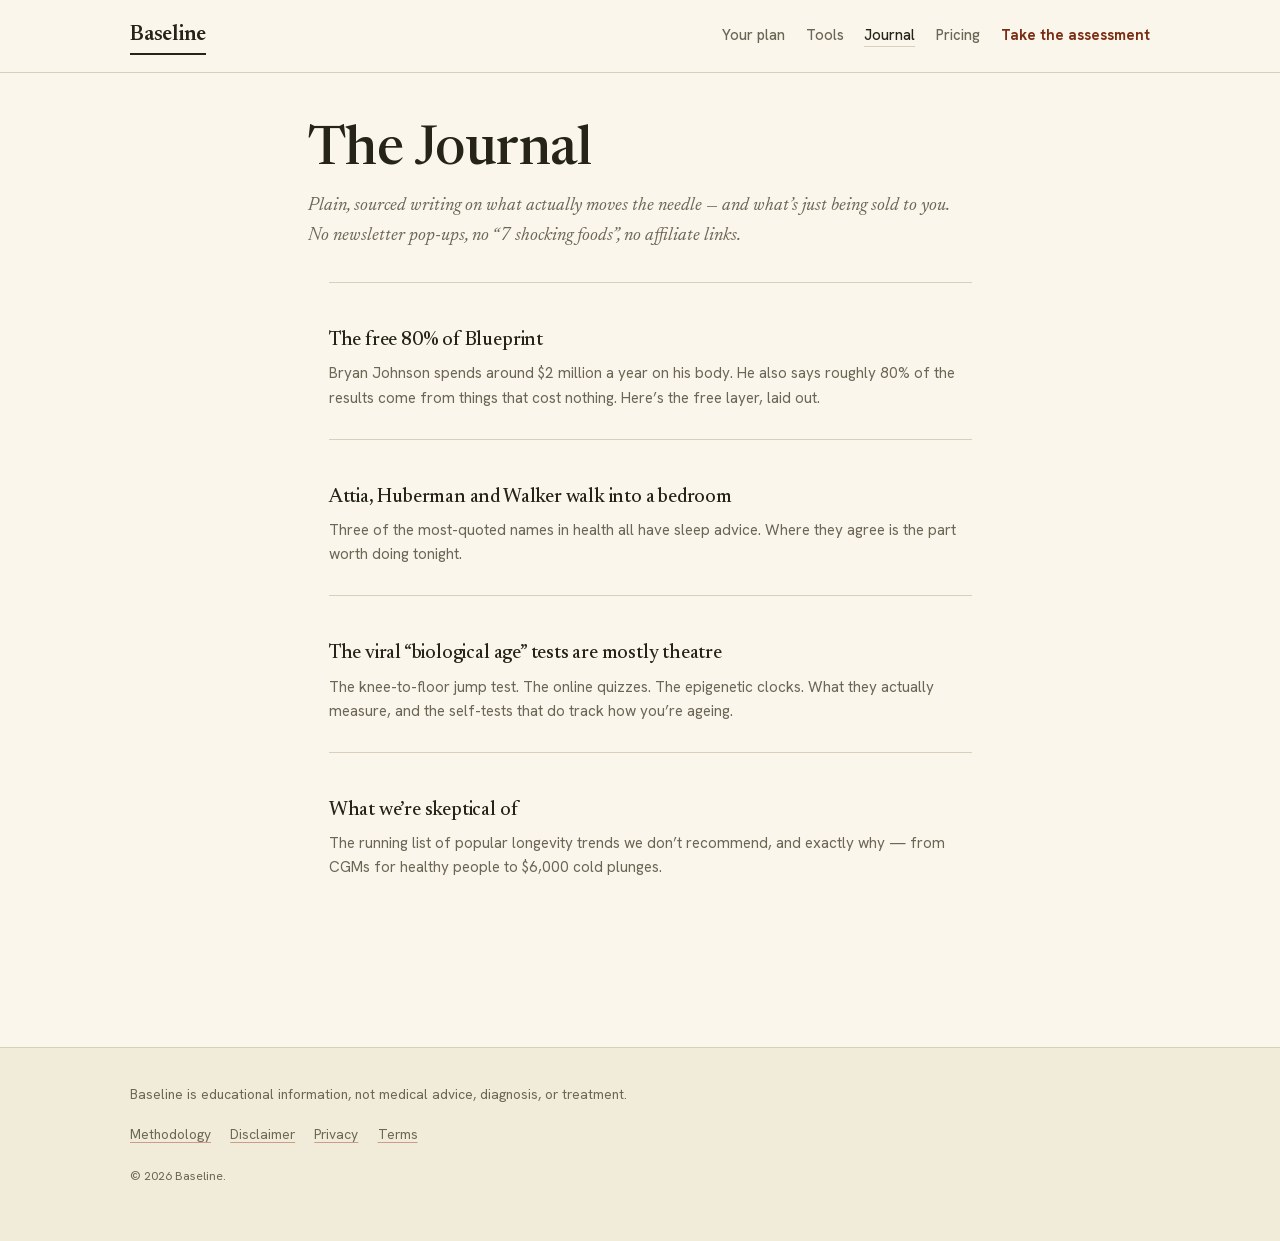
==== learn/index.html @ 685a3cb0 "Baseline: full site — engine, content banks, pages, compliance, tools, journal - Deterministic plan " ====
<!DOCTYPE html>
<html lang="en">
<head>
  <meta charset="utf-8">
  <meta name="viewport" content="width=device-width, initial-scale=1">
  <link rel="canonical" href="https://knowyourbaseline.surge.sh/learn/">
  <meta property="og:url" content="https://knowyourbaseline.surge.sh/learn/">
  <title>The Journal — Baseline</title>
  <meta name="description" content="Plain, sourced writing on what actually moves healthspan — and what’s just being sold to you.">
  <link rel="stylesheet" href="../css/styles.css">
  <link rel="icon" href="../assets/favicon.svg" type="image/svg+xml">
</head>
<body>
  <header class="site-head">
    <div class="shell">
      <a class="wordmark" href="../index.html">Baseline</a>
      <nav class="site-nav">
        <a href="../plan.html">Your plan</a>
        <a href="../tools/index.html">Tools</a>
        <a href="index.html" aria-current="page">Journal</a>
        <a href="../pricing.html">Pricing</a>
        <a class="nav-cta" href="../assessment.html">Take the assessment</a>
      </nav>
    </div>
  </header>

  <main class="prose">
    <h1>The Journal</h1>
    <p class="dek">Plain, sourced writing on what actually moves the needle — and what’s just being sold to you. No newsletter pop-ups, no “7 shocking foods”, no affiliate links.</p>

    <ul class="article-list">
      <li>
        <h3><a href="the-free-80-percent.html">The free 80% of Blueprint</a></h3>
        <p>Bryan Johnson spends around $2 million a year on his body. He also says roughly 80% of the results come from things that cost nothing. Here’s the free layer, laid out.</p>
      </li>
      <li>
        <h3><a href="attia-vs-huberman-sleep.html">Attia, Huberman and Walker walk into a bedroom</a></h3>
        <p>Three of the most-quoted names in health all have sleep advice. Where they agree is the part worth doing tonight.</p>
      </li>
      <li>
        <h3><a href="viral-bio-age-tests.html">The viral “biological age” tests are mostly theatre</a></h3>
        <p>The knee-to-floor jump test. The online quizzes. The epigenetic clocks. What they actually measure, and the self-tests that do track how you’re ageing.</p>
      </li>
      <li>
        <h3><a href="../skeptics.html">What we’re skeptical of</a></h3>
        <p>The running list of popular longevity trends we don’t recommend, and exactly why — from CGMs for healthy people to $6,000 cold plunges.</p>
      </li>
    </ul>
  </main>

  <footer class="site-foot">
    <div class="shell">
      <p class="foot-disclaimer">Baseline is educational information, not medical advice, diagnosis, or treatment.</p>
      <div class="foot-links">
        <a href="../methodology.html">Methodology</a>
        <a href="../disclaimer.html">Disclaimer</a>
        <a href="../privacy.html">Privacy</a>
        <a href="../terms.html">Terms</a>
      </div>
      <p class="foot-fine">© 2026 Baseline.</p>
    </div>
  </footer>
</body>
</html>
---- css/styles.css ----
/* Baseline — design system
 * Direction: protocol journal. Warm paper, ink, hairline rules, serif display.
 * If it starts looking like a SaaS template, delete until it doesn't. */

@import url('../assets/fonts/fonts.css');

:root {
  --paper: #faf6ec;
  --paper-2: #f1ebda;
  --ink: #262419;
  --ink-2: #6c6654;
  --line: #d8d0ba;
  --line-soft: #e6e0cd;
  --accent: #a03d1d;
  --accent-deep: #7c2e14;
  --green: #2f5d3a;
  --ochre: #8a6d1f;
  --plum: #66566f;
  --serif: 'Newsreader', 'Iowan Old Style', Georgia, serif;
  --sans: 'Hanken Grotesk', -apple-system, 'Helvetica Neue', Arial, sans-serif;
  --shell: 1060px;
  --prose: 44rem;
}

* { box-sizing: border-box; margin: 0; padding: 0; }
html { -webkit-text-size-adjust: 100%; }
body {
  font-family: var(--sans);
  font-size: 1.0625rem;
  line-height: 1.6;
  color: var(--ink);
  background: var(--paper);
  font-feature-settings: 'ss01';
}

h1, h2, h3 { font-family: var(--serif); font-weight: 500; line-height: 1.12; letter-spacing: -0.01em; }
h1 { font-size: clamp(2.1rem, 5.5vw, 3.4rem); }
h2 { font-size: clamp(1.5rem, 3.2vw, 2rem); }
h3 { font-size: 1.22rem; line-height: 1.3; }
p { margin: 0 0 1em; }
a { color: var(--accent-deep); text-decoration-color: color-mix(in srgb, var(--accent) 45%, transparent); text-underline-offset: 3px; }
a:hover { color: var(--accent); }
::selection { background: #ead9a8; }
:focus-visible { outline: 2px solid var(--accent); outline-offset: 2px; }

.shell { max-width: var(--shell); margin: 0 auto; padding: 0 1.25rem; }

/* ------------------------------------------------------------- kickers */
.kicker {
  font-family: var(--sans); font-size: 0.72rem; font-weight: 700;
  letter-spacing: 0.14em; text-transform: uppercase; color: var(--ink-2);
  display: block; margin-bottom: 0.9rem;
}
.kicker .no { color: var(--accent); margin-right: 0.5em; }

/* -------------------------------------------------------------- header */
.site-head {
  border-bottom: 1px solid var(--line);
  background: var(--paper);
}
.site-head .shell { display: flex; align-items: baseline; gap: 1.75rem; padding-top: 1.1rem; padding-bottom: 1.05rem; flex-wrap: wrap; }
.wordmark {
  font-family: var(--serif); font-size: 1.35rem; font-weight: 600; color: var(--ink);
  text-decoration: none; letter-spacing: -0.01em;
  border-bottom: 2px solid var(--ink); padding-bottom: 1px;
}
.wordmark:hover { color: var(--ink); border-color: var(--accent); }
.site-nav { display: flex; gap: 1.3rem; align-items: baseline; margin-left: auto; flex-wrap: wrap; }
.site-nav a { font-size: 0.92rem; font-weight: 500; color: var(--ink-2); text-decoration: none; }
.site-nav a:hover { color: var(--ink); }
.site-nav a.nav-cta { color: var(--accent-deep); font-weight: 700; }
.site-nav a[aria-current="page"] { color: var(--ink); border-bottom: 1px solid var(--line); }

/* -------------------------------------------------------------- footer */
.site-foot { border-top: 1px solid var(--line); margin-top: 5rem; background: var(--paper-2); }
.site-foot .shell { padding-top: 2.2rem; padding-bottom: 2.6rem; }
.foot-disclaimer { font-size: 0.86rem; color: var(--ink-2); max-width: var(--prose); }
.foot-links { display: flex; gap: 1.2rem; flex-wrap: wrap; margin: 1.1rem 0 0; font-size: 0.86rem; }
.foot-links a { color: var(--ink-2); }
.foot-fine { font-size: 0.78rem; color: var(--ink-2); margin-top: 1.4rem; }

/* ------------------------------------------------------------- buttons */
.btn {
  display: inline-block; font-family: var(--sans); font-size: 0.98rem; font-weight: 700;
  padding: 0.72rem 1.35rem; border: 1px solid var(--ink); border-radius: 2px;
  background: transparent; color: var(--ink); text-decoration: none; cursor: pointer;
}
.btn:hover { background: var(--paper-2); color: var(--ink); }
.btn-primary { background: var(--ink); color: var(--paper); border-color: var(--ink); }
.btn-primary:hover { background: var(--accent-deep); border-color: var(--accent-deep); color: var(--paper); }
.btn-primary:disabled { opacity: 0.4; cursor: not-allowed; }
.btn-big { font-size: 1.08rem; padding: 0.9rem 1.7rem; }
.btn-quiet { border-color: transparent; color: var(--ink-2); font-weight: 500; }
.btn-quiet:hover { background: transparent; color: var(--accent-deep); }

/* ---------------------------------------------------------------- hero */
.hero { padding: 4.5rem 0 3.5rem; border-bottom: 1px solid var(--line); }
.hero h1 { max-width: 15em; margin-bottom: 1.1rem; }
.hero .lede { font-size: 1.18rem; line-height: 1.55; color: var(--ink-2); max-width: 36em; margin-bottom: 1.8rem; }
.hero .lede strong { color: var(--ink); font-weight: 600; }
.hero-ctas { display: flex; gap: 1.2rem; align-items: center; flex-wrap: wrap; }
.hero-alt { font-size: 0.92rem; }

.trust-strip { border-bottom: 1px solid var(--line); background: var(--paper-2); }
.trust-strip .shell {
  display: flex; gap: 0.6rem 2rem; flex-wrap: wrap; padding-top: 0.8rem; padding-bottom: 0.8rem;
  font-size: 0.85rem; font-weight: 600; color: var(--ink-2);
}
.trust-strip span::before { content: '— '; color: var(--accent); }

/* ------------------------------------------------------------ sections */
.sec { padding: 3.6rem 0 0.8rem; }
.sec + .sec { border-top: 1px solid var(--line-soft); margin-top: 2.8rem; }
.sec h2 { max-width: 18em; margin-bottom: 1rem; }
.sec .sec-lede { max-width: var(--prose); color: var(--ink-2); font-size: 1.05rem; }
.two-col { display: grid; grid-template-columns: 1fr 1fr; gap: 3rem; align-items: start; }
@media (max-width: 760px) { .two-col { grid-template-columns: 1fr; } }

/* specimen figure: a worked example of the plan, annotated */
.specimen {
  border: 1px solid var(--line); background: #fffdf6; padding: 1.6rem 1.5rem 1.3rem;
  font-size: 0.92rem;
}
.specimen figcaption {
  font-size: 0.78rem; color: var(--ink-2); border-top: 1px dashed var(--line);
  margin-top: 1.2rem; padding-top: 0.7rem; font-style: italic; font-family: var(--serif);
}
.specimen .score-line { font-family: var(--serif); font-size: 1.05rem; margin-bottom: 0.9rem; }
.specimen .score-line b { font-size: 1.7rem; font-weight: 600; }

/* ---------------------------------------------------------- domain bars */
.domain-bars { display: grid; gap: 0.55rem; max-width: 34rem; }
.domain-row { display: grid; grid-template-columns: 9.5rem 1fr 2.4rem; align-items: center; gap: 0.8rem; }
.domain-label { font-size: 0.88rem; font-weight: 600; }
.domain-track { height: 10px; background: var(--paper-2); border: 1px solid var(--line); }
.domain-fill { height: 100%; background: var(--ink); }
.domain-score { font-family: var(--serif); font-variant-numeric: tabular-nums; font-size: 0.95rem; text-align: right; }

/* --------------------------------------------------------------- badges */
.badge {
  display: inline-block; font-size: 0.68rem; font-weight: 700; letter-spacing: 0.1em;
  text-transform: uppercase; padding: 0.18rem 0.5rem; border: 1px solid;
  border-radius: 2px; background: transparent;
}
.badge-strong { color: var(--green); border-color: color-mix(in srgb, var(--green) 45%, transparent); }
.badge-moderate { color: var(--ochre); border-color: color-mix(in srgb, var(--ochre) 45%, transparent); }
.badge-emerging { color: var(--plum); border-color: color-mix(in srgb, var(--plum) 45%, transparent); }

/* ---------------------------------------------------------------- cards */
.cards { display: grid; grid-template-columns: repeat(auto-fill, minmax(19rem, 1fr)); gap: 1rem; margin: 1.4rem 0; }
.card { border: 1px solid var(--line); background: #fffdf6; padding: 1.15rem 1.2rem 1rem; }
.card-head { display: flex; justify-content: space-between; align-items: center; gap: 0.6rem; margin-bottom: 0.7rem; }
.card-meta { font-size: 0.75rem; color: var(--ink-2); }
.card h3 { margin-bottom: 0.45rem; }
.card-tldr { font-size: 0.95rem; color: var(--ink-2); margin-bottom: 0.6rem; }
.card details { border-top: 1px dashed var(--line); padding-top: 0.7rem; margin-top: 0.6rem; }
.card summary { font-size: 0.88rem; font-weight: 700; cursor: pointer; color: var(--accent-deep); }
.card summary:hover { color: var(--accent); }
.card details[open] summary { margin-bottom: 0.6rem; }
.card-why { font-size: 0.93rem; }
.card-how { margin: 0.4rem 0 0.8rem 1.1rem; font-size: 0.93rem; }
.card-how li { margin-bottom: 0.35rem; }
.card-caution { font-size: 0.86rem; color: var(--accent-deep); background: color-mix(in srgb, var(--accent) 7%, transparent); padding: 0.5rem 0.65rem; border-left: 2px solid var(--accent); }
.card-attr { font-size: 0.78rem; color: var(--ink-2); font-style: italic; font-family: var(--serif); margin-bottom: 0.2rem; }
.card-locked { background: var(--paper-2); }
.card-locked .lock { font-size: 0.7rem; font-weight: 700; letter-spacing: 0.1em; text-transform: uppercase; color: var(--paper); background: var(--ink); padding: 0.18rem 0.5rem; border-radius: 2px; }
.card-lockednote { font-size: 0.85rem; font-style: italic; font-family: var(--serif); color: var(--ink-2); }

/* ----------------------------------------------------------- assessment */
.assess-shell { max-width: 40rem; margin: 0 auto; padding: 3rem 1.25rem 5rem; }
.consent h1 { margin-bottom: 1.4rem; }
.consent-kicker { font-size: 0.72rem; font-weight: 700; letter-spacing: 0.14em; text-transform: uppercase; color: var(--ink-2); margin-bottom: 0.9rem; }
.consent-points { margin: 0 0 1.6rem 1.2rem; display: grid; gap: 0.9rem; }
.consent-check { display: flex; gap: 0.7rem; align-items: flex-start; font-size: 0.95rem; margin-bottom: 1.6rem; padding: 0.9rem; border: 1px solid var(--line); background: #fffdf6; }
.consent-check input { margin-top: 0.3rem; width: 1.05rem; height: 1.05rem; accent-color: var(--accent-deep); }

.q-progress { height: 3px; background: var(--paper-2); margin-bottom: 1.6rem; }
.q-progress-bar { height: 100%; background: var(--accent); transition: width 0.25s ease; }
.q-count { font-size: 0.78rem; font-weight: 700; letter-spacing: 0.12em; text-transform: uppercase; color: var(--ink-2); margin-bottom: 0.7rem; }
.q-text { font-size: clamp(1.45rem, 3.4vw, 1.9rem); margin-bottom: 0.6rem; }
.q-help { color: var(--ink-2); font-size: 0.95rem; margin-bottom: 1.2rem; font-style: italic; font-family: var(--serif); }
.q-options { display: grid; gap: 0.55rem; margin: 1.4rem 0; }
.q-opt {
  display: flex; gap: 0.9rem; align-items: center; text-align: left; width: 100%;
  font-family: var(--sans); font-size: 1rem; color: var(--ink);
  padding: 0.8rem 1rem; border: 1px solid var(--line); background: #fffdf6; border-radius: 2px; cursor: pointer;
}
.q-opt:hover { border-color: var(--ink); }
.q-opt.is-selected { border-color: var(--accent-deep); background: color-mix(in srgb, var(--accent) 6%, #fffdf6); }
.q-opt-key {
  flex: none; width: 1.5rem; height: 1.5rem; display: grid; place-items: center;
  font-size: 0.78rem; font-weight: 700; color: var(--ink-2);
  border: 1px solid var(--line); border-radius: 2px;
}
.q-number { display: flex; gap: 0.6rem; align-items: center; margin: 1.6rem 0; }
.q-number input {
  font-family: var(--serif); font-size: 2rem; width: 6.5rem; text-align: center;
  padding: 0.35rem; border: 1px solid var(--line); background: #fffdf6; color: var(--ink); border-radius: 2px;
}
.q-step { width: 2.6rem; height: 2.6rem; font-size: 1.4rem; border: 1px solid var(--line); background: var(--paper-2); cursor: pointer; border-radius: 2px; color: var(--ink); }
.q-step:hover { border-color: var(--ink); }
.q-unit { color: var(--ink-2); font-size: 0.95rem; }
.q-nav { display: flex; justify-content: space-between; align-items: center; margin-top: 2rem; }
.q-back { border: none; background: none; color: var(--ink-2); font-size: 0.92rem; cursor: pointer; font-family: var(--sans); }
.q-back:hover { color: var(--ink); }

/* ----------------------------------------------------------------- plan */
.plan-shell { max-width: 52rem; margin: 0 auto; padding: 3rem 1.25rem 4rem; }
.plan-kicker { font-size: 0.78rem; font-weight: 700; letter-spacing: 0.12em; text-transform: uppercase; color: var(--ink-2); margin-bottom: 1rem; }
.plan-score { text-align: left; border-bottom: 1px solid var(--line); padding-bottom: 2rem; }
.score-dial { font-family: var(--serif); line-height: 1; margin: 0.4rem 0 0.8rem; }
.score-num { font-size: clamp(4.5rem, 12vw, 7rem); font-weight: 600; letter-spacing: -0.03em; }
.score-max { font-size: 1.6rem; color: var(--ink-2); }
.score-word { font-family: var(--serif); font-size: 1.35rem; font-style: italic; margin-bottom: 0.7rem; }
.score-note { color: var(--ink-2); font-size: 0.95rem; max-width: 38em; }
.plan-shell h2 { margin: 2.6rem 0 0.9rem; }
.plan-safety { border: 1px solid var(--accent-deep); background: color-mix(in srgb, var(--accent) 6%, transparent); padding: 1.3rem 1.4rem; margin-top: 2.2rem; }
.plan-safety h2 { margin: 0 0 0.8rem; font-size: 1.25rem; }
.safety-notice { font-size: 0.98rem; margin-bottom: 0.7rem; }
.plan-note { font-size: 0.88rem; color: var(--ink-2); font-style: italic; font-family: var(--serif); margin-top: 0.8rem; }
.week1-list { margin: 0.6rem 0 0 1.25rem; display: grid; gap: 0.55rem; max-width: var(--prose); }
.domain-group { margin-bottom: 1.8rem; }
.domain-group-title { display: flex; justify-content: space-between; align-items: baseline; border-bottom: 1px solid var(--line); padding-bottom: 0.4rem; }
.domain-group-score { font-size: 0.9rem; color: var(--ink-2); font-family: var(--serif); }
.plan-pro { border-top: 1px solid var(--line); margin-top: 2.5rem; }
.pro-cta { margin: 1.6rem 0; }
.plan-actions { display: flex; gap: 0.9rem; flex-wrap: wrap; border-top: 1px solid var(--line); margin-top: 2.5rem; padding-top: 1.8rem; }
.plan-disclaimer { font-size: 0.84rem; color: var(--ink-2); margin-top: 2rem; max-width: var(--prose); }
.plan-empty { padding: 4rem 0; max-width: 36rem; }
.plan-empty h1 { margin-bottom: 1rem; }
.share-row { display: flex; gap: 0.9rem; align-items: center; margin-top: 1.4rem; flex-wrap: wrap; }

/* -------------------------------------------------------------- waitlist */
.waitlist { border: 1px solid var(--line); background: #fffdf6; padding: 1.3rem 1.4rem; max-width: 34rem; }
.waitlist-pitch { font-size: 0.98rem; }
.waitlist-row { display: flex; gap: 0.6rem; flex-wrap: wrap; }
.waitlist-row input {
  flex: 1 1 14rem; font-family: var(--sans); font-size: 1rem; padding: 0.7rem 0.9rem;
  border: 1px solid var(--line); background: var(--paper); color: var(--ink); border-radius: 2px;
}
.waitlist-status { font-size: 0.9rem; color: var(--green); margin: 0.6rem 0 0; }
.cta-joined { font-family: var(--serif); font-style: italic; }
.cta-small { font-size: 0.85rem; color: var(--ink-2); margin-top: 0.5rem; }

/* --------------------------------------------------------------- pricing */
.price-table { width: 100%; border-collapse: collapse; margin: 1.8rem 0; font-size: 0.97rem; }
.price-table th, .price-table td { border: 1px solid var(--line); padding: 0.7rem 0.9rem; text-align: left; vertical-align: top; }
.price-table th { font-family: var(--serif); font-size: 1.1rem; font-weight: 600; background: var(--paper-2); }
.price-table td:first-child { font-weight: 600; width: 34%; }
.price-yes { color: var(--green); font-weight: 700; }
.price-no { color: var(--ink-2); }

/* ----------------------------------------------------------------- prose */
.prose { max-width: var(--prose); margin: 0 auto; padding: 3rem 1.25rem 4rem; }
.prose h1 { margin-bottom: 0.6rem; }
.prose .dek { font-size: 1.15rem; color: var(--ink-2); font-family: var(--serif); font-style: italic; margin-bottom: 2rem; }
.prose h2 { margin: 2.2rem 0 0.8rem; }
.prose h3 { margin: 1.6rem 0 0.5rem; }
.prose ul, .prose ol { margin: 0 0 1em 1.3rem; }
.prose li { margin-bottom: 0.4rem; }
.prose table { width: 100%; border-collapse: collapse; margin: 1.4rem 0; font-size: 0.92rem; }
.prose th, .prose td { border: 1px solid var(--line); padding: 0.55rem 0.7rem; text-align: left; }
.prose th { background: var(--paper-2); font-weight: 700; }
.prose blockquote { border-left: 2px solid var(--accent); padding-left: 1.1rem; font-family: var(--serif); font-style: italic; margin: 1.4rem 0; color: var(--ink-2); }
.prose .updated { font-size: 0.82rem; color: var(--ink-2); text-transform: uppercase; letter-spacing: 0.1em; font-weight: 700; margin-bottom: 2rem; }
.article-list { list-style: none; margin: 2rem 0 0; display: grid; gap: 1.4rem; }
.article-list li { border-top: 1px solid var(--line); padding-top: 1.2rem; }
.article-list h3 a { color: var(--ink); text-decoration: none; }
.article-list h3 a:hover { color: var(--accent-deep); }
.article-list p { color: var(--ink-2); font-size: 0.95rem; margin: 0.3rem 0 0; }

/* ------------------------------------------------------------ calculators */
.calc { border: 1px solid var(--line); background: #fffdf6; padding: 1.5rem 1.5rem 1.3rem; margin: 1.8rem 0; }
.calc label { display: block; font-size: 0.88rem; font-weight: 700; margin: 0.9rem 0 0.3rem; }
.calc input, .calc select {
  font-family: var(--sans); font-size: 1.05rem; padding: 0.55rem 0.7rem; width: 100%; max-width: 16rem;
  border: 1px solid var(--line); background: var(--paper); color: var(--ink); border-radius: 2px;
}
.calc-result { font-family: var(--serif); font-size: 1.5rem; margin-top: 1.2rem; border-top: 1px dashed var(--line); padding-top: 1rem; }
.calc-result small { display: block; font-family: var(--sans); font-size: 0.85rem; color: var(--ink-2); margin-top: 0.4rem; }

/* ---------------------------------------------------------------- print */
@media print {
  .site-head, .site-foot, .plan-actions, .pro-cta, .waitlist, .q-progress { display: none !important; }
  body { background: #fff; font-size: 10.5pt; }
  .card, .specimen { break-inside: avoid; }
  a { color: inherit; text-decoration: none; }
}

@media (prefers-reduced-motion: reduce) {
  * { transition: none !important; animation: none !important; }
}
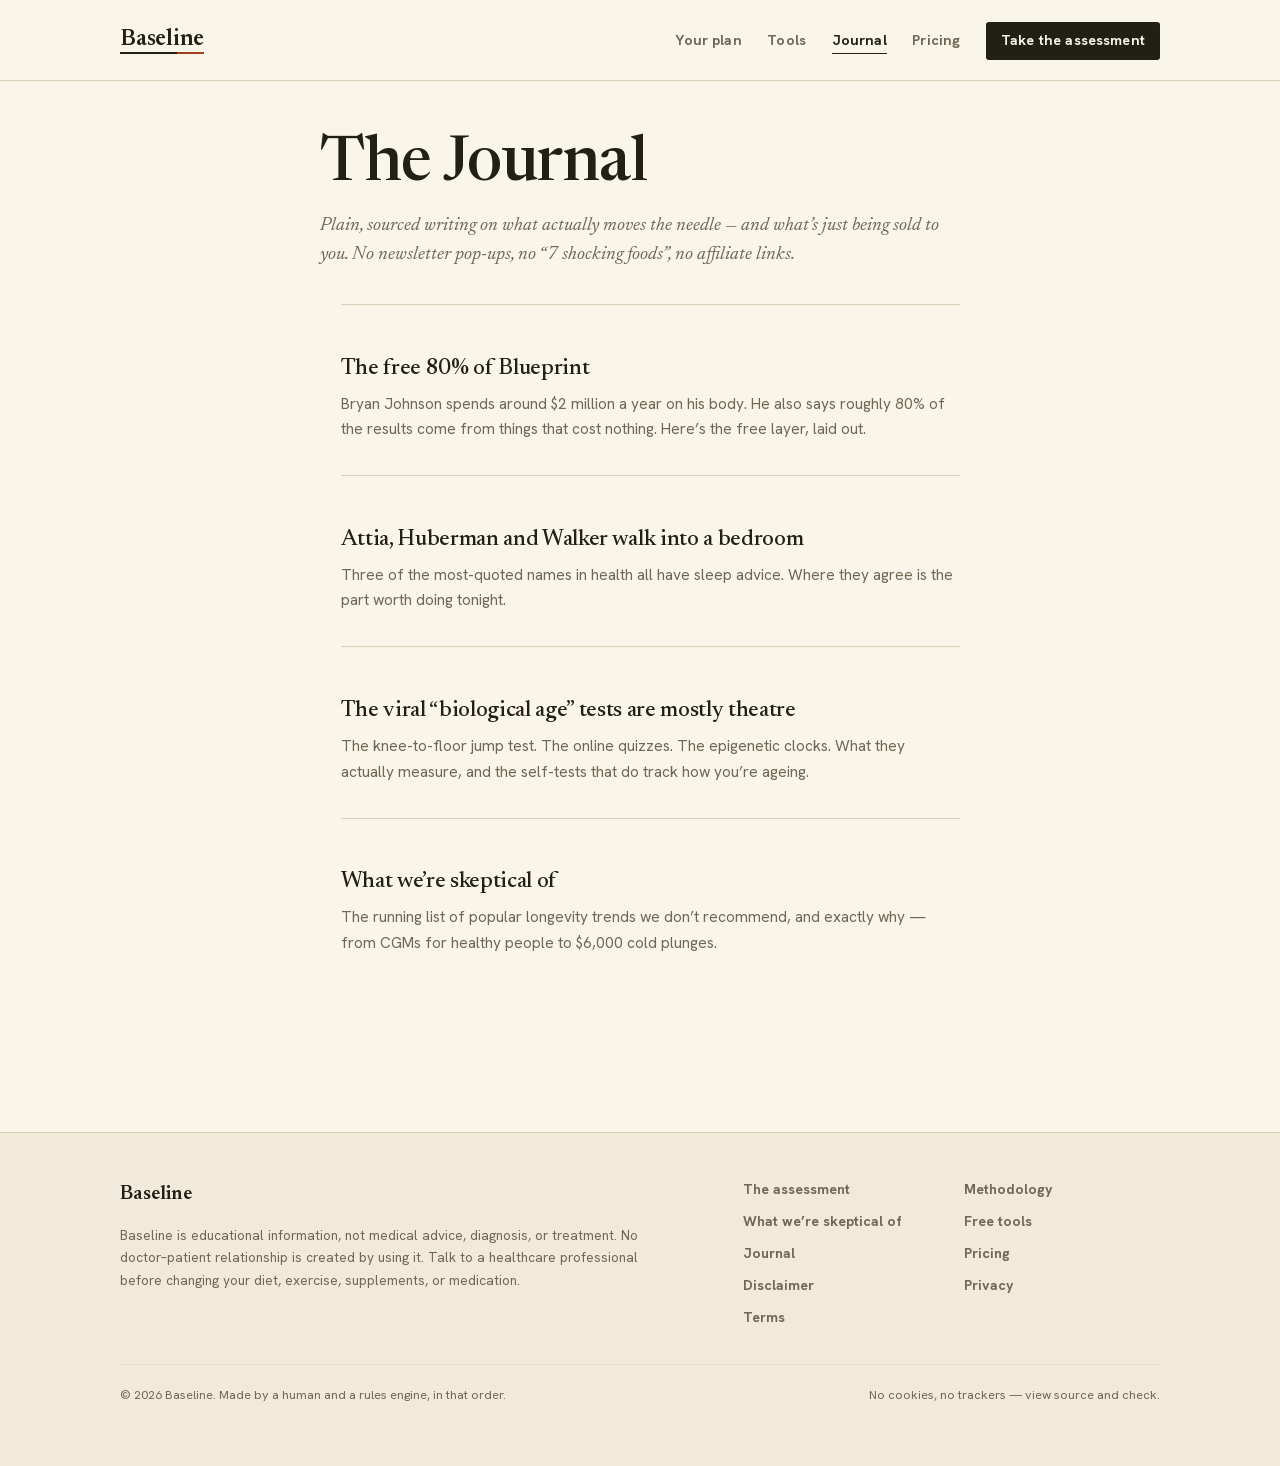
==== commit 990e9fa8: "Design v2: editorial elevation + critique fixes - New tokens: AA-compliant muted ink (#746e59), ochr" ====
--- a/learn/index.html
+++ b/learn/index.html
@@ -50,14 +50,24 @@
 
   <footer class="site-foot">
     <div class="shell">
-      <p class="foot-disclaimer">Baseline is educational information, not medical advice, diagnosis, or treatment.</p>
-      <div class="foot-links">
-        <a href="../methodology.html">Methodology</a>
-        <a href="../disclaimer.html">Disclaimer</a>
-        <a href="../privacy.html">Privacy</a>
-        <a href="../terms.html">Terms</a>
+      <div class="foot-grid">
+        <div>
+          <p class="foot-brand">Baseline</p>
+          <p class="foot-disclaimer">Baseline is educational information, not medical advice, diagnosis, or treatment. No doctor–patient relationship is created by using it. Talk to a healthcare professional before changing your diet, exercise, supplements, or medication.</p>
+        </div>
+        <nav class="foot-links">
+          <a href="../assessment.html">The assessment</a>
+          <a href="../methodology.html">Methodology</a>
+          <a href="../skeptics.html">What we’re skeptical of</a>
+          <a href="../tools/index.html">Free tools</a>
+          <a href="index.html" aria-current="page">Journal</a>
+          <a href="../pricing.html">Pricing</a>
+          <a href="../disclaimer.html">Disclaimer</a>
+          <a href="../privacy.html">Privacy</a>
+          <a href="../terms.html">Terms</a>
+        </nav>
       </div>
-      <p class="foot-fine">© 2026 Baseline.</p>
+      <p class="foot-fine"><span>© 2026 Baseline. Made by a human and a rules engine, in that order.</span><span>No cookies, no trackers — view source and check.</span></p>
     </div>
   </footer>
 </body>
--- a/css/styles.css
+++ b/css/styles.css
@@ -1,292 +1,552 @@
-/* Baseline — design system
- * Direction: protocol journal. Warm paper, ink, hairline rules, serif display.
+/* Baseline — design system v2
+ * Direction: protocol journal. Warm paper, ink, hairline rules, serif display,
+ * one rust accent, one dark inverted band for rhythm. Type-led; the only
+ * "graphics" are typographic and diagrammatic (bars, rulers, badges).
  * If it starts looking like a SaaS template, delete until it doesn't. */
 
 @import url('../assets/fonts/fonts.css');
 
 :root {
-  --paper: #faf6ec;
-  --paper-2: #f1ebda;
-  --ink: #262419;
-  --ink-2: #6c6654;
-  --line: #d8d0ba;
-  --line-soft: #e6e0cd;
+  --paper: #faf5e9;
+  --paper-2: #f1eada;
+  --card: #fffdf6;
+  --ink: #211f16;
+  --ink-2: #6d6753;
+  --ink-3: #746e59;   /* 4.7:1 on paper — AA for small text */
+  --ink-deep: #1c1a12;
+  --paper-on-dark: #f1ecdc;
+  --muted-on-dark: #b3ac93;
+  --line: #d9d1b8;
+  --line-soft: #e7e0cc;
+  --line-strong: #948b6d; /* form-control borders: 3:1 non-text contrast */
   --accent: #a03d1d;
-  --accent-deep: #7c2e14;
+  --accent-deep: #7e2f15;
+  --accent-on-dark: #d98a5f;
   --green: #2f5d3a;
-  --ochre: #8a6d1f;
+  --ochre: #775e15;
   --plum: #66566f;
   --serif: 'Newsreader', 'Iowan Old Style', Georgia, serif;
   --sans: 'Hanken Grotesk', -apple-system, 'Helvetica Neue', Arial, sans-serif;
-  --shell: 1060px;
+  --shell: 1120px;
   --prose: 44rem;
 }
 
 * { box-sizing: border-box; margin: 0; padding: 0; }
-html { -webkit-text-size-adjust: 100%; }
+html { -webkit-text-size-adjust: 100%; scroll-behavior: smooth; }
 body {
   font-family: var(--sans);
   font-size: 1.0625rem;
-  line-height: 1.6;
+  line-height: 1.65;
   color: var(--ink);
   background: var(--paper);
-  font-feature-settings: 'ss01';
-}
-
-h1, h2, h3 { font-family: var(--serif); font-weight: 500; line-height: 1.12; letter-spacing: -0.01em; }
-h1 { font-size: clamp(2.1rem, 5.5vw, 3.4rem); }
-h2 { font-size: clamp(1.5rem, 3.2vw, 2rem); }
-h3 { font-size: 1.22rem; line-height: 1.3; }
+}
+
+h1, h2, h3 {
+  font-family: var(--serif);
+  font-optical-sizing: auto;
+  font-weight: 500;
+  line-height: 1.08;
+  letter-spacing: -0.015em;
+  text-wrap: balance;
+}
+h1 { font-size: clamp(2.3rem, 6vw, 3.9rem); }
+h2 { font-size: clamp(1.6rem, 3.4vw, 2.25rem); }
+h3 { font-size: 1.25rem; line-height: 1.3; }
+h1 em, h2 em { font-style: italic; color: var(--accent-deep); }
 p { margin: 0 0 1em; }
-a { color: var(--accent-deep); text-decoration-color: color-mix(in srgb, var(--accent) 45%, transparent); text-underline-offset: 3px; }
-a:hover { color: var(--accent); }
-::selection { background: #ead9a8; }
-:focus-visible { outline: 2px solid var(--accent); outline-offset: 2px; }
-
-.shell { max-width: var(--shell); margin: 0 auto; padding: 0 1.25rem; }
+
+a {
+  color: var(--accent-deep);
+  text-decoration-thickness: 1px;
+  text-decoration-color: color-mix(in srgb, var(--accent) 40%, transparent);
+  text-underline-offset: 3.5px;
+  transition: color 140ms ease, text-decoration-color 140ms ease;
+}
+a:hover { color: var(--accent); text-decoration-color: var(--accent); }
+::selection { background: #ecd9a4; }
+:focus-visible { outline: 2px solid var(--accent); outline-offset: 3px; border-radius: 1px; }
+
+.shell { max-width: var(--shell); margin: 0 auto; padding: 0 clamp(1.25rem, 4vw, 2.5rem); }
 
 /* ------------------------------------------------------------- kickers */
 .kicker {
-  font-family: var(--sans); font-size: 0.72rem; font-weight: 700;
-  letter-spacing: 0.14em; text-transform: uppercase; color: var(--ink-2);
-  display: block; margin-bottom: 0.9rem;
-}
-.kicker .no { color: var(--accent); margin-right: 0.5em; }
+  font-size: 0.72rem; font-weight: 700;
+  letter-spacing: 0.16em; text-transform: uppercase; color: var(--ink-2);
+  display: flex; align-items: center; gap: 0.75em;
+  margin-bottom: 1.1rem;
+}
+.kicker::before { content: ''; width: 2.25rem; height: 1px; background: var(--accent); flex: none; }
+.kicker .no { color: var(--accent); }
 
 /* -------------------------------------------------------------- header */
-.site-head {
-  border-bottom: 1px solid var(--line);
-  background: var(--paper);
-}
-.site-head .shell { display: flex; align-items: baseline; gap: 1.75rem; padding-top: 1.1rem; padding-bottom: 1.05rem; flex-wrap: wrap; }
+.site-head { border-bottom: 1px solid var(--line); background: var(--paper); }
+.site-head .shell {
+  display: flex; align-items: baseline; gap: 2rem; flex-wrap: wrap;
+  padding-top: 1.35rem; padding-bottom: 1.25rem;
+}
 .wordmark {
-  font-family: var(--serif); font-size: 1.35rem; font-weight: 600; color: var(--ink);
-  text-decoration: none; letter-spacing: -0.01em;
-  border-bottom: 2px solid var(--ink); padding-bottom: 1px;
-}
-.wordmark:hover { color: var(--ink); border-color: var(--accent); }
-.site-nav { display: flex; gap: 1.3rem; align-items: baseline; margin-left: auto; flex-wrap: wrap; }
-.site-nav a { font-size: 0.92rem; font-weight: 500; color: var(--ink-2); text-decoration: none; }
+  font-family: var(--serif); font-size: 1.45rem; font-weight: 600; color: var(--ink);
+  text-decoration: none; letter-spacing: -0.01em; line-height: 1;
+  padding-bottom: 3px;
+  background-image: linear-gradient(to right, var(--ink) 0 68%, var(--accent) 68% 100%);
+  background-repeat: no-repeat; background-size: 100% 2px; background-position: 0 100%;
+}
+.wordmark:hover { color: var(--ink); }
+.site-nav { display: flex; gap: 1.6rem; align-items: baseline; margin-left: auto; flex-wrap: wrap; }
+.site-nav a {
+  font-size: 0.9rem; font-weight: 600; letter-spacing: 0.01em;
+  color: var(--ink-2); text-decoration: none;
+}
 .site-nav a:hover { color: var(--ink); }
-.site-nav a.nav-cta { color: var(--accent-deep); font-weight: 700; }
-.site-nav a[aria-current="page"] { color: var(--ink); border-bottom: 1px solid var(--line); }
-
-/* -------------------------------------------------------------- footer */
-.site-foot { border-top: 1px solid var(--line); margin-top: 5rem; background: var(--paper-2); }
-.site-foot .shell { padding-top: 2.2rem; padding-bottom: 2.6rem; }
-.foot-disclaimer { font-size: 0.86rem; color: var(--ink-2); max-width: var(--prose); }
-.foot-links { display: flex; gap: 1.2rem; flex-wrap: wrap; margin: 1.1rem 0 0; font-size: 0.86rem; }
-.foot-links a { color: var(--ink-2); }
-.foot-fine { font-size: 0.78rem; color: var(--ink-2); margin-top: 1.4rem; }
+.site-nav a.nav-cta { color: var(--paper); background: var(--ink); padding: 0.45rem 0.95rem; border-radius: 3px; }
+.site-nav a.nav-cta:hover { background: var(--accent-deep); }
+.site-nav a[aria-current="page"] { color: var(--ink); box-shadow: 0 1px 0 var(--ink); }
+@media (max-width: 640px) {
+  .site-head .shell { gap: 0.75rem 1.25rem; padding-top: 1rem; padding-bottom: 1rem; }
+  .site-nav { gap: 1.1rem; }
+  .site-nav .nav-cta { display: none; } /* the hero button carries the action */
+  .btn-big { font-size: 1rem; padding: 0.9rem 1.4rem; }
+}
+
+/* ---------------------------------------------------------------- hero */
+.hero { padding: clamp(4rem, 9vw, 6.5rem) 0 clamp(3rem, 6vw, 4.5rem); }
+.hero h1 { max-width: 13em; margin-bottom: 1.4rem; }
+.hero .lede {
+  font-size: clamp(1.1rem, 2vw, 1.25rem); line-height: 1.6; color: var(--ink-2);
+  max-width: 33em; margin-bottom: 2.2rem;
+}
+.hero .lede strong { color: var(--ink); font-weight: 600; }
+.hero-ctas { display: flex; gap: 1.4rem; align-items: center; flex-wrap: wrap; margin-bottom: 2.6rem; }
+.hero-alt { font-size: 0.95rem; font-weight: 500; }
+.hero-meta {
+  display: flex; gap: 0.5rem 2.2rem; flex-wrap: wrap;
+  border-top: 1px solid var(--line-soft); padding-top: 1.1rem;
+  font-size: 0.8rem; font-weight: 700; letter-spacing: 0.1em; text-transform: uppercase; color: var(--ink-3);
+}
+.hero-meta b { color: var(--ink); font-weight: 700; }
+
+.trust-strip { border-top: 1px solid var(--line); border-bottom: 1px solid var(--line); background: var(--paper-2); }
+.trust-strip .shell {
+  display: flex; gap: 0.6rem 2.2rem; flex-wrap: wrap; padding-top: 0.85rem; padding-bottom: 0.85rem;
+  font-size: 0.83rem; font-weight: 700; letter-spacing: 0.02em; color: var(--ink-2);
+}
+.trust-strip span { white-space: nowrap; }
+.trust-strip span::before { content: '— '; color: var(--accent); }
+
+/* ------------------------------------------------------------ sections */
+.sec { padding: clamp(3.2rem, 7vw, 5rem) 0 1rem; }
+.sec + .sec { border-top: 1px solid var(--line-soft); margin-top: clamp(2.2rem, 5vw, 3.5rem); }
+.sec h2 { max-width: 17em; margin-bottom: 1.1rem; }
+.sec .sec-lede { max-width: var(--prose); color: var(--ink-2); font-size: 1.06rem; }
+.sec .sec-lede strong { color: var(--ink); }
+.two-col { display: grid; grid-template-columns: minmax(0, 1.05fr) minmax(0, 1fr); gap: clamp(2rem, 5vw, 4rem); align-items: start; }
+@media (max-width: 820px) { .two-col { grid-template-columns: 1fr; } }
+
+/* numbered editorial steps */
+.steps { list-style: none; margin: 2rem 0 0.5rem; display: grid; gap: 1.4rem; max-width: 34rem; }
+.steps li { display: grid; grid-template-columns: 3.2rem 1fr; gap: 1.1rem; align-items: baseline; }
+.steps .step-no {
+  font-family: var(--serif); font-size: 2rem; font-weight: 400; font-style: italic;
+  color: var(--accent-deep); line-height: 1;
+  border-top: 1px solid var(--line); padding-top: 0.35rem;
+}
+.steps p { margin: 0; font-size: 0.99rem; color: var(--ink-2); }
+.steps p strong { color: var(--ink); font-weight: 700; }
+
+/* specimen figure: a worked example of the plan, annotated */
+.specimen {
+  border: 1px solid var(--line); background: var(--card);
+  padding: 1.7rem 1.6rem 1.35rem; position: relative;
+  box-shadow: 0 1px 0 var(--line-soft), 0 12px 32px -24px rgba(33, 31, 22, 0.35);
+}
+.specimen::before {
+  content: 'Worked example'; position: absolute; top: -0.7rem; left: 1.25rem;
+  font-size: 0.66rem; font-weight: 700; letter-spacing: 0.14em; text-transform: uppercase;
+  color: var(--accent-deep); background: var(--paper); border: 1px solid var(--line);
+  padding: 0.2rem 0.6rem; border-radius: 2px;
+}
+.specimen figcaption {
+  font-size: 0.82rem; color: var(--ink-2); border-top: 1px dashed var(--line);
+  margin-top: 1.3rem; padding-top: 0.8rem; font-style: italic; font-family: var(--serif);
+}
+.specimen .score-line { font-family: var(--serif); font-size: 1.1rem; margin-bottom: 1.1rem; }
+.specimen .score-line b { font-size: 1.9rem; font-weight: 600; letter-spacing: -0.02em; }
+.specimen .score-line .of { color: var(--ink-3); }
+
+/* ---------------------------------------------------------- domain bars */
+.domain-bars { display: grid; gap: 0.6rem; max-width: 34rem; }
+.domain-row { display: grid; grid-template-columns: 9.5rem 1fr 2.4rem; align-items: center; gap: 0.9rem; }
+.domain-label { font-size: 0.87rem; font-weight: 600; letter-spacing: 0.01em; }
+.domain-track {
+  height: 8px; background: var(--paper-2);
+  border: 1px solid var(--line); border-radius: 99px; overflow: hidden;
+}
+.domain-fill { height: 100%; background: var(--ink); border-radius: 99px; transition: width 700ms cubic-bezier(0.22, 1, 0.36, 1); }
+.domain-row.is-weak .domain-fill { background: var(--accent-deep); }
+.domain-score { font-family: var(--serif); font-variant-numeric: tabular-nums; font-size: 1rem; text-align: right; }
+
+/* --------------------------------------------------------------- badges */
+.badge {
+  display: inline-block; font-size: 0.66rem; font-weight: 700; letter-spacing: 0.11em;
+  text-transform: uppercase; padding: 0.22rem 0.55rem; border: 1px solid;
+  border-radius: 2px; background: var(--paper);
+}
+.badge-strong { color: var(--green); border-color: color-mix(in srgb, var(--green) 40%, transparent); background: color-mix(in srgb, var(--green) 6%, var(--paper)); }
+.badge-moderate { color: var(--ochre); border-color: color-mix(in srgb, var(--ochre) 45%, transparent); background: color-mix(in srgb, var(--ochre) 7%, var(--paper)); }
+.badge-emerging { color: var(--plum); border-color: color-mix(in srgb, var(--plum) 45%, transparent); background: color-mix(in srgb, var(--plum) 7%, var(--paper)); }
+
+/* ---------------------------------------------------------- source index */
+.source-index {
+  columns: 2; column-gap: 3rem; max-width: 52rem; margin: 1.8rem 0 0.6rem;
+  font-size: 0.95rem;
+}
+.source-index div {
+  break-inside: avoid; padding: 0.55rem 0; border-top: 1px solid var(--line-soft);
+  display: flex; justify-content: space-between; gap: 1rem; align-items: baseline;
+}
+.source-index b { font-weight: 700; }
+.source-index span { color: var(--ink-3); font-size: 0.84rem; text-align: right; flex: none; }
+@media (max-width: 640px) { .source-index { columns: 1; } }
+
+/* ---------------------------------------------------------- skeptic chips */
+.skeptic-list {
+  display: flex; flex-wrap: wrap; gap: 0.6rem; margin: 1.8rem 0 1.2rem; max-width: 46rem;
+  list-style: none;
+}
+.skeptic-list li a {
+  display: inline-block; font-size: 0.92rem; font-weight: 600; color: var(--ink-2);
+  text-decoration: none; border: 1px solid var(--line); border-radius: 999px;
+  padding: 0.42rem 1rem 0.42rem 0.85rem; background: var(--card);
+  transition: border-color 140ms ease, color 140ms ease;
+}
+.skeptic-list li a::before { content: '✕'; color: var(--accent); font-size: 0.75em; margin-right: 0.55em; }
+.skeptic-list li a:hover { border-color: var(--accent-deep); color: var(--ink); }
+
+/* ------------------------------------------------------------ dark band */
+.band-dark { background: var(--ink-deep); color: var(--paper-on-dark); margin-top: clamp(2.5rem, 6vw, 4rem); }
+.band-dark .shell { padding-top: clamp(3.5rem, 8vw, 5.5rem); padding-bottom: clamp(3.5rem, 8vw, 5.5rem); }
+.band-dark .kicker { color: var(--muted-on-dark); }
+.band-dark .kicker::before { background: var(--accent-on-dark); }
+.band-dark h2 { color: var(--paper-on-dark); max-width: 15em; font-size: clamp(1.9rem, 4.5vw, 3rem); }
+.band-dark h2 em { color: var(--accent-on-dark); }
+.band-dark p { color: var(--muted-on-dark); max-width: 38em; font-size: 1.06rem; }
+.band-dark a { color: var(--paper-on-dark); text-decoration-color: color-mix(in srgb, var(--accent-on-dark) 55%, transparent); }
+.band-dark a:hover { color: var(--accent-on-dark); }
+.band-dark .dark-points { display: grid; grid-template-columns: repeat(3, 1fr); gap: 2rem; margin-top: 2.6rem; }
+.band-dark .dark-points div { border-top: 1px solid rgba(241, 236, 220, 0.18); padding-top: 1rem; }
+.band-dark .dark-points b { display: block; font-family: var(--serif); font-size: 1.15rem; font-weight: 500; color: var(--paper-on-dark); margin-bottom: 0.35rem; }
+.band-dark .dark-points p { font-size: 0.92rem; margin: 0; }
+@media (max-width: 720px) { .band-dark .dark-points { grid-template-columns: 1fr; gap: 1.2rem; } }
+
+/* ------------------------------------------------------------ tier cards */
+.tiers { display: grid; grid-template-columns: 1fr 1fr; gap: 1.4rem; margin: 2.2rem 0 1rem; max-width: 56rem; }
+@media (max-width: 720px) { .tiers { grid-template-columns: 1fr; } }
+.tier { border: 1px solid var(--line); background: var(--card); padding: 1.8rem 1.7rem 1.6rem; position: relative; }
+.tier-pro { border-color: var(--ink); box-shadow: 0 1px 0 var(--line-soft), 0 16px 40px -30px rgba(33, 31, 22, 0.4); }
+.tier .tier-name {
+  font-size: 0.72rem; font-weight: 700; letter-spacing: 0.16em; text-transform: uppercase;
+  color: var(--ink-2); margin-bottom: 0.7rem;
+}
+.tier .tier-price { font-family: var(--serif); font-size: 2.2rem; font-weight: 600; letter-spacing: -0.02em; line-height: 1; margin-bottom: 0.3rem; }
+.tier .tier-price small { font-family: var(--sans); font-size: 0.85rem; font-weight: 600; color: var(--ink-3); letter-spacing: 0; }
+.tier .tier-note { font-size: 0.88rem; color: var(--ink-2); margin-bottom: 1.1rem; }
+.tier ul { list-style: none; margin: 0 0 0.4rem; display: grid; gap: 0.5rem; font-size: 0.94rem; }
+.tier li { padding-left: 1.4rem; position: relative; color: var(--ink-2); }
+.tier li::before { content: '—'; position: absolute; left: 0; color: var(--accent); }
+.tier li strong { color: var(--ink); font-weight: 600; }
 
 /* ------------------------------------------------------------- buttons */
 .btn {
-  display: inline-block; font-family: var(--sans); font-size: 0.98rem; font-weight: 700;
-  padding: 0.72rem 1.35rem; border: 1px solid var(--ink); border-radius: 2px;
-  background: transparent; color: var(--ink); text-decoration: none; cursor: pointer;
-}
-.btn:hover { background: var(--paper-2); color: var(--ink); }
+  display: inline-block; font-family: var(--sans); font-size: 0.97rem; font-weight: 700;
+  letter-spacing: 0.01em; padding: 0.78rem 1.45rem; border: 1px solid var(--ink);
+  border-radius: 3px; background: transparent; color: var(--ink); text-align: center;
+  text-decoration: none; cursor: pointer;
+  transition: background 150ms ease, color 150ms ease, border-color 150ms ease, transform 150ms ease;
+}
+.btn:hover { background: var(--ink); color: var(--paper); }
+.btn:active { transform: translateY(1px); }
 .btn-primary { background: var(--ink); color: var(--paper); border-color: var(--ink); }
 .btn-primary:hover { background: var(--accent-deep); border-color: var(--accent-deep); color: var(--paper); }
-.btn-primary:disabled { opacity: 0.4; cursor: not-allowed; }
-.btn-big { font-size: 1.08rem; padding: 0.9rem 1.7rem; }
+.btn-primary:disabled {
+  background: var(--paper-2); color: var(--ink-2); border-color: var(--line);
+  cursor: not-allowed;
+}
+.btn-primary:disabled:hover { background: var(--paper-2); color: var(--ink-2); border-color: var(--line); }
+.btn-big { font-size: 1.06rem; padding: 0.95rem 1.8rem; }
 .btn-quiet { border-color: transparent; color: var(--ink-2); font-weight: 500; }
 .btn-quiet:hover { background: transparent; color: var(--accent-deep); }
 
-/* ---------------------------------------------------------------- hero */
-.hero { padding: 4.5rem 0 3.5rem; border-bottom: 1px solid var(--line); }
-.hero h1 { max-width: 15em; margin-bottom: 1.1rem; }
-.hero .lede { font-size: 1.18rem; line-height: 1.55; color: var(--ink-2); max-width: 36em; margin-bottom: 1.8rem; }
-.hero .lede strong { color: var(--ink); font-weight: 600; }
-.hero-ctas { display: flex; gap: 1.2rem; align-items: center; flex-wrap: wrap; }
-.hero-alt { font-size: 0.92rem; }
-
-.trust-strip { border-bottom: 1px solid var(--line); background: var(--paper-2); }
-.trust-strip .shell {
-  display: flex; gap: 0.6rem 2rem; flex-wrap: wrap; padding-top: 0.8rem; padding-bottom: 0.8rem;
-  font-size: 0.85rem; font-weight: 600; color: var(--ink-2);
-}
-.trust-strip span::before { content: '— '; color: var(--accent); }
-
-/* ------------------------------------------------------------ sections */
-.sec { padding: 3.6rem 0 0.8rem; }
-.sec + .sec { border-top: 1px solid var(--line-soft); margin-top: 2.8rem; }
-.sec h2 { max-width: 18em; margin-bottom: 1rem; }
-.sec .sec-lede { max-width: var(--prose); color: var(--ink-2); font-size: 1.05rem; }
-.two-col { display: grid; grid-template-columns: 1fr 1fr; gap: 3rem; align-items: start; }
-@media (max-width: 760px) { .two-col { grid-template-columns: 1fr; } }
-
-/* specimen figure: a worked example of the plan, annotated */
-.specimen {
-  border: 1px solid var(--line); background: #fffdf6; padding: 1.6rem 1.5rem 1.3rem;
-  font-size: 0.92rem;
-}
-.specimen figcaption {
-  font-size: 0.78rem; color: var(--ink-2); border-top: 1px dashed var(--line);
-  margin-top: 1.2rem; padding-top: 0.7rem; font-style: italic; font-family: var(--serif);
-}
-.specimen .score-line { font-family: var(--serif); font-size: 1.05rem; margin-bottom: 0.9rem; }
-.specimen .score-line b { font-size: 1.7rem; font-weight: 600; }
-
-/* ---------------------------------------------------------- domain bars */
-.domain-bars { display: grid; gap: 0.55rem; max-width: 34rem; }
-.domain-row { display: grid; grid-template-columns: 9.5rem 1fr 2.4rem; align-items: center; gap: 0.8rem; }
-.domain-label { font-size: 0.88rem; font-weight: 600; }
-.domain-track { height: 10px; background: var(--paper-2); border: 1px solid var(--line); }
-.domain-fill { height: 100%; background: var(--ink); }
-.domain-score { font-family: var(--serif); font-variant-numeric: tabular-nums; font-size: 0.95rem; text-align: right; }
-
-/* --------------------------------------------------------------- badges */
-.badge {
-  display: inline-block; font-size: 0.68rem; font-weight: 700; letter-spacing: 0.1em;
-  text-transform: uppercase; padding: 0.18rem 0.5rem; border: 1px solid;
-  border-radius: 2px; background: transparent;
-}
-.badge-strong { color: var(--green); border-color: color-mix(in srgb, var(--green) 45%, transparent); }
-.badge-moderate { color: var(--ochre); border-color: color-mix(in srgb, var(--ochre) 45%, transparent); }
-.badge-emerging { color: var(--plum); border-color: color-mix(in srgb, var(--plum) 45%, transparent); }
-
-/* ---------------------------------------------------------------- cards */
-.cards { display: grid; grid-template-columns: repeat(auto-fill, minmax(19rem, 1fr)); gap: 1rem; margin: 1.4rem 0; }
-.card { border: 1px solid var(--line); background: #fffdf6; padding: 1.15rem 1.2rem 1rem; }
-.card-head { display: flex; justify-content: space-between; align-items: center; gap: 0.6rem; margin-bottom: 0.7rem; }
-.card-meta { font-size: 0.75rem; color: var(--ink-2); }
-.card h3 { margin-bottom: 0.45rem; }
-.card-tldr { font-size: 0.95rem; color: var(--ink-2); margin-bottom: 0.6rem; }
-.card details { border-top: 1px dashed var(--line); padding-top: 0.7rem; margin-top: 0.6rem; }
-.card summary { font-size: 0.88rem; font-weight: 700; cursor: pointer; color: var(--accent-deep); }
-.card summary:hover { color: var(--accent); }
-.card details[open] summary { margin-bottom: 0.6rem; }
-.card-why { font-size: 0.93rem; }
-.card-how { margin: 0.4rem 0 0.8rem 1.1rem; font-size: 0.93rem; }
-.card-how li { margin-bottom: 0.35rem; }
-.card-caution { font-size: 0.86rem; color: var(--accent-deep); background: color-mix(in srgb, var(--accent) 7%, transparent); padding: 0.5rem 0.65rem; border-left: 2px solid var(--accent); }
-.card-attr { font-size: 0.78rem; color: var(--ink-2); font-style: italic; font-family: var(--serif); margin-bottom: 0.2rem; }
-.card-locked { background: var(--paper-2); }
-.card-locked .lock { font-size: 0.7rem; font-weight: 700; letter-spacing: 0.1em; text-transform: uppercase; color: var(--paper); background: var(--ink); padding: 0.18rem 0.5rem; border-radius: 2px; }
-.card-lockednote { font-size: 0.85rem; font-style: italic; font-family: var(--serif); color: var(--ink-2); }
+/* -------------------------------------------------------------- footer */
+.site-foot { border-top: 1px solid var(--line); margin-top: clamp(3.5rem, 8vw, 5.5rem); background: var(--paper-2); }
+.site-foot .shell { padding-top: 2.8rem; padding-bottom: 3rem; }
+.foot-grid { display: grid; grid-template-columns: 1.4fr 1fr; gap: 2.5rem; align-items: start; }
+@media (max-width: 720px) { .foot-grid { grid-template-columns: 1fr; } }
+.foot-brand { font-family: var(--serif); font-size: 1.25rem; font-weight: 600; margin-bottom: 0.8rem; }
+.foot-disclaimer { font-size: 0.85rem; color: var(--ink-2); max-width: 34rem; }
+.foot-links { display: grid; grid-template-columns: 1fr 1fr; gap: 0.55rem 1.5rem; font-size: 0.88rem; margin: 0; }
+.foot-links a { color: var(--ink-2); text-decoration: none; font-weight: 600; }
+.foot-links a:hover { color: var(--accent-deep); }
+.foot-fine {
+  font-size: 0.78rem; color: var(--ink-2); margin-top: 2.2rem; padding-top: 1.2rem;
+  border-top: 1px solid var(--line-soft);
+  display: flex; justify-content: space-between; gap: 1rem; flex-wrap: wrap;
+}
+
+::placeholder { color: var(--ink-3); opacity: 1; }
 
 /* ----------------------------------------------------------- assessment */
-.assess-shell { max-width: 40rem; margin: 0 auto; padding: 3rem 1.25rem 5rem; }
-.consent h1 { margin-bottom: 1.4rem; }
-.consent-kicker { font-size: 0.72rem; font-weight: 700; letter-spacing: 0.14em; text-transform: uppercase; color: var(--ink-2); margin-bottom: 0.9rem; }
-.consent-points { margin: 0 0 1.6rem 1.2rem; display: grid; gap: 0.9rem; }
-.consent-check { display: flex; gap: 0.7rem; align-items: flex-start; font-size: 0.95rem; margin-bottom: 1.6rem; padding: 0.9rem; border: 1px solid var(--line); background: #fffdf6; }
-.consent-check input { margin-top: 0.3rem; width: 1.05rem; height: 1.05rem; accent-color: var(--accent-deep); }
-
-.q-progress { height: 3px; background: var(--paper-2); margin-bottom: 1.6rem; }
-.q-progress-bar { height: 100%; background: var(--accent); transition: width 0.25s ease; }
-.q-count { font-size: 0.78rem; font-weight: 700; letter-spacing: 0.12em; text-transform: uppercase; color: var(--ink-2); margin-bottom: 0.7rem; }
-.q-text { font-size: clamp(1.45rem, 3.4vw, 1.9rem); margin-bottom: 0.6rem; }
-.q-help { color: var(--ink-2); font-size: 0.95rem; margin-bottom: 1.2rem; font-style: italic; font-family: var(--serif); }
-.q-options { display: grid; gap: 0.55rem; margin: 1.4rem 0; }
+.assess-shell { max-width: 41rem; margin: 0 auto; padding: 3.2rem clamp(1.25rem, 4vw, 2rem) 5rem; }
+.consent h1 { margin-bottom: 1.5rem; }
+.consent-kicker {
+  font-size: 0.72rem; font-weight: 700; letter-spacing: 0.16em; text-transform: uppercase;
+  color: var(--ink-2); margin-bottom: 1rem; display: flex; align-items: center; gap: 0.75em;
+}
+.consent-kicker::before { content: ''; width: 2.25rem; height: 1px; background: var(--accent); }
+.consent-points { margin: 0 0 1.8rem 1.2rem; display: grid; gap: 1rem; }
+.consent-points li { color: var(--ink-2); }
+.consent-points strong { color: var(--ink); }
+.consent-check {
+  display: flex; gap: 0.8rem; align-items: flex-start; font-size: 0.95rem;
+  margin-bottom: 1.7rem; padding: 1.05rem 1.1rem; border: 1px solid var(--line);
+  background: var(--card); border-radius: 3px;
+}
+.consent-check input {
+  appearance: none; -webkit-appearance: none;
+  margin-top: 0.28rem; width: 1.1rem; height: 1.1rem; flex: none; cursor: pointer;
+  border: 1px solid var(--line-strong); border-radius: 2px; background: var(--paper);
+}
+.consent-check input:checked {
+  background: var(--accent-deep) url('data:image/svg+xml;utf8,<svg xmlns="http://www.w3.org/2000/svg" viewBox="0 0 16 16"><path d="M3.5 8.5l3 3 6-7" fill="none" stroke="%23faf5e9" stroke-width="2.2"/></svg>') center/80% no-repeat;
+  border-color: var(--accent-deep);
+}
+
+.q-progress { height: 2px; background: var(--paper-2); margin-bottom: 2rem; border-radius: 99px; overflow: hidden; }
+.q-progress-bar { height: 100%; background: var(--accent); transition: width 260ms ease; }
+.q-count {
+  font-size: 0.72rem; font-weight: 700; letter-spacing: 0.15em; text-transform: uppercase;
+  color: var(--ink-3); margin-bottom: 0.9rem;
+  display: flex; align-items: center; gap: 0.75em;
+}
+.q-count .q-domain { color: var(--accent-deep); }
+.q-count .q-sep { color: var(--line); }
+.q-text { font-size: clamp(1.5rem, 3.6vw, 2.05rem); margin-bottom: 0.7rem; }
+.q-help { color: var(--ink-2); font-size: 0.97rem; margin-bottom: 1.2rem; font-style: italic; font-family: var(--serif); }
+.q-options { display: grid; gap: 0.6rem; margin: 1.6rem 0; }
 .q-opt {
-  display: flex; gap: 0.9rem; align-items: center; text-align: left; width: 100%;
-  font-family: var(--sans); font-size: 1rem; color: var(--ink);
-  padding: 0.8rem 1rem; border: 1px solid var(--line); background: #fffdf6; border-radius: 2px; cursor: pointer;
-}
-.q-opt:hover { border-color: var(--ink); }
-.q-opt.is-selected { border-color: var(--accent-deep); background: color-mix(in srgb, var(--accent) 6%, #fffdf6); }
+  display: flex; gap: 0.95rem; align-items: center; text-align: left; width: 100%;
+  font-family: var(--sans); font-size: 1rem; font-weight: 500; color: var(--ink);
+  padding: 0.85rem 1.05rem; border: 1px solid var(--line); background: var(--card);
+  border-radius: 3px; cursor: pointer; border-left: 3px solid var(--line);
+  transition: border-color 130ms ease, background 130ms ease, transform 130ms ease;
+}
+.q-opt:hover { border-color: var(--ink); border-left-color: var(--ink); }
+.q-opt:active { transform: scale(0.995); }
+.q-opt.is-selected {
+  border-color: var(--accent-deep); border-left-color: var(--accent-deep);
+  background: color-mix(in srgb, var(--accent) 6%, var(--card));
+}
 .q-opt-key {
-  flex: none; width: 1.5rem; height: 1.5rem; display: grid; place-items: center;
-  font-size: 0.78rem; font-weight: 700; color: var(--ink-2);
-  border: 1px solid var(--line); border-radius: 2px;
-}
-.q-number { display: flex; gap: 0.6rem; align-items: center; margin: 1.6rem 0; }
+  flex: none; width: 1.55rem; height: 1.55rem; display: grid; place-items: center;
+  font-size: 0.75rem; font-weight: 700; color: var(--ink-3);
+  border: 1px solid var(--line); border-radius: 3px; background: var(--paper);
+}
+.q-opt:hover .q-opt-key, .q-opt.is-selected .q-opt-key { color: var(--accent-deep); border-color: var(--accent-deep); }
+.q-number { display: flex; gap: 0.7rem; align-items: center; margin: 1.8rem 0; }
 .q-number input {
-  font-family: var(--serif); font-size: 2rem; width: 6.5rem; text-align: center;
-  padding: 0.35rem; border: 1px solid var(--line); background: #fffdf6; color: var(--ink); border-radius: 2px;
-}
-.q-step { width: 2.6rem; height: 2.6rem; font-size: 1.4rem; border: 1px solid var(--line); background: var(--paper-2); cursor: pointer; border-radius: 2px; color: var(--ink); }
+  font-family: var(--serif); font-size: 2.2rem; width: 7rem; text-align: center;
+  padding: 0.4rem; border: 1px solid var(--line-strong); background: var(--card);
+  color: var(--ink); border-radius: 3px; font-variant-numeric: tabular-nums;
+}
+.q-step {
+  width: 2.7rem; height: 2.7rem; font-size: 1.4rem; border: 1px solid var(--line);
+  background: var(--paper-2); cursor: pointer; border-radius: 3px; color: var(--ink);
+  transition: border-color 130ms ease;
+}
 .q-step:hover { border-color: var(--ink); }
 .q-unit { color: var(--ink-2); font-size: 0.95rem; }
-.q-nav { display: flex; justify-content: space-between; align-items: center; margin-top: 2rem; }
-.q-back { border: none; background: none; color: var(--ink-2); font-size: 0.92rem; cursor: pointer; font-family: var(--sans); }
+.q-nav { display: flex; justify-content: space-between; align-items: center; margin-top: 2.2rem; }
+.q-back { border: none; background: none; color: var(--ink-2); font-size: 0.92rem; font-weight: 600; cursor: pointer; font-family: var(--sans); }
 .q-back:hover { color: var(--ink); }
 
 /* ----------------------------------------------------------------- plan */
-.plan-shell { max-width: 52rem; margin: 0 auto; padding: 3rem 1.25rem 4rem; }
-.plan-kicker { font-size: 0.78rem; font-weight: 700; letter-spacing: 0.12em; text-transform: uppercase; color: var(--ink-2); margin-bottom: 1rem; }
-.plan-score { text-align: left; border-bottom: 1px solid var(--line); padding-bottom: 2rem; }
-.score-dial { font-family: var(--serif); line-height: 1; margin: 0.4rem 0 0.8rem; }
-.score-num { font-size: clamp(4.5rem, 12vw, 7rem); font-weight: 600; letter-spacing: -0.03em; }
-.score-max { font-size: 1.6rem; color: var(--ink-2); }
-.score-word { font-family: var(--serif); font-size: 1.35rem; font-style: italic; margin-bottom: 0.7rem; }
-.score-note { color: var(--ink-2); font-size: 0.95rem; max-width: 38em; }
-.plan-shell h2 { margin: 2.6rem 0 0.9rem; }
-.plan-safety { border: 1px solid var(--accent-deep); background: color-mix(in srgb, var(--accent) 6%, transparent); padding: 1.3rem 1.4rem; margin-top: 2.2rem; }
-.plan-safety h2 { margin: 0 0 0.8rem; font-size: 1.25rem; }
-.safety-notice { font-size: 0.98rem; margin-bottom: 0.7rem; }
-.plan-note { font-size: 0.88rem; color: var(--ink-2); font-style: italic; font-family: var(--serif); margin-top: 0.8rem; }
-.week1-list { margin: 0.6rem 0 0 1.25rem; display: grid; gap: 0.55rem; max-width: var(--prose); }
-.domain-group { margin-bottom: 1.8rem; }
-.domain-group-title { display: flex; justify-content: space-between; align-items: baseline; border-bottom: 1px solid var(--line); padding-bottom: 0.4rem; }
-.domain-group-score { font-size: 0.9rem; color: var(--ink-2); font-family: var(--serif); }
-.plan-pro { border-top: 1px solid var(--line); margin-top: 2.5rem; }
-.pro-cta { margin: 1.6rem 0; }
-.plan-actions { display: flex; gap: 0.9rem; flex-wrap: wrap; border-top: 1px solid var(--line); margin-top: 2.5rem; padding-top: 1.8rem; }
-.plan-disclaimer { font-size: 0.84rem; color: var(--ink-2); margin-top: 2rem; max-width: var(--prose); }
+.plan-shell { max-width: 54rem; margin: 0 auto; padding: 3.2rem clamp(1.25rem, 4vw, 2rem) 4rem; }
+.plan-kicker {
+  font-size: 0.72rem; font-weight: 700; letter-spacing: 0.15em; text-transform: uppercase;
+  color: var(--ink-2); margin-bottom: 1.2rem; display: flex; align-items: center; gap: 0.75em;
+}
+.plan-kicker::before { content: ''; width: 2.25rem; height: 1px; background: var(--accent); }
+.plan-score { border-bottom: 1px solid var(--line); padding-bottom: 2.4rem; }
+.score-dial { font-family: var(--serif); line-height: 0.95; margin: 0.5rem 0 1.4rem; }
+.score-num { font-size: clamp(5rem, 14vw, 8.5rem); font-weight: 600; letter-spacing: -0.045em; font-variant-numeric: tabular-nums; }
+.score-max { font-size: 1.7rem; color: var(--ink-3); font-style: italic; }
+
+/* the ruler: 0-100 scale with a marker at your score */
+.ruler { max-width: 30rem; margin: 0 0 1.6rem; }
+.ruler-track {
+  position: relative; height: 14px; border: 1px solid var(--line); border-radius: 2px;
+  background:
+    repeating-linear-gradient(to right, transparent 0 calc(10% - 1px), var(--line) calc(10% - 1px) 10%),
+    var(--card);
+}
+.ruler-marker {
+  position: absolute; top: -5px; bottom: -5px; width: 3px; background: var(--accent-deep);
+  border-radius: 2px; transform: translateX(-50%);
+}
+.ruler-labels {
+  display: flex; justify-content: space-between; margin-top: 0.35rem;
+  font-size: 0.7rem; font-weight: 700; letter-spacing: 0.08em; color: var(--ink-3);
+  font-variant-numeric: tabular-nums;
+}
+.score-word { font-family: var(--serif); font-size: 1.4rem; font-style: italic; margin-bottom: 0.8rem; }
+.score-note { color: var(--ink-2); font-size: 0.96rem; max-width: 38em; }
+.plan-shell h2 { margin: 2.8rem 0 1rem; }
+.plan-safety {
+  border: 1px solid color-mix(in srgb, var(--accent-deep) 55%, var(--line));
+  border-left: 3px solid var(--accent-deep);
+  background: color-mix(in srgb, var(--accent) 5%, var(--card));
+  padding: 1.4rem 1.5rem; margin-top: 2.4rem; border-radius: 3px;
+}
+.plan-safety h2 { margin: 0 0 0.9rem; font-size: 1.3rem; }
+.safety-notice { font-size: 0.98rem; margin-bottom: 0.75rem; }
+.safety-notice:last-child { margin-bottom: 0; }
+.plan-note { font-size: 0.88rem; color: var(--ink-2); font-style: italic; font-family: var(--serif); margin-top: 0.9rem; }
+.week1-list { margin: 0.8rem 0 0 1.3rem; display: grid; gap: 0.65rem; max-width: var(--prose); }
+.week1-list li::marker { font-family: var(--serif); font-style: italic; color: var(--accent-deep); }
+.domain-group { margin-bottom: 2.2rem; }
+.domain-group-title {
+  display: flex; justify-content: space-between; align-items: baseline;
+  border-bottom: 1px solid var(--line); padding-bottom: 0.5rem;
+}
+.domain-group-score { font-size: 0.92rem; color: var(--ink-2); font-family: var(--serif); font-style: italic; }
+.plan-pro { border-top: 1px solid var(--line); margin-top: 2.6rem; }
+.pro-cta { margin: 1.8rem 0; }
+.plan-actions { display: flex; gap: 0.9rem; flex-wrap: wrap; border-top: 1px solid var(--line); margin-top: 2.6rem; padding-top: 2rem; }
+.plan-disclaimer { font-size: 0.84rem; color: var(--ink-2); margin-top: 2.2rem; max-width: var(--prose); }
 .plan-empty { padding: 4rem 0; max-width: 36rem; }
-.plan-empty h1 { margin-bottom: 1rem; }
-.share-row { display: flex; gap: 0.9rem; align-items: center; margin-top: 1.4rem; flex-wrap: wrap; }
+.plan-empty h1 { margin-bottom: 1.1rem; }
+.share-row { display: flex; gap: 1rem; align-items: center; margin-top: 1.6rem; flex-wrap: wrap; }
+
+/* ---------------------------------------------------------------- cards */
+.cards { display: grid; grid-template-columns: repeat(auto-fill, minmax(19.5rem, 1fr)); gap: 1.1rem; margin: 1.5rem 0; }
+.card {
+  border: 1px solid var(--line); background: var(--card); padding: 1.25rem 1.3rem 1.1rem;
+  border-radius: 3px; display: flex; flex-direction: column;
+  transition: border-color 150ms ease;
+}
+.card:hover { border-color: color-mix(in srgb, var(--ink) 45%, var(--line)); }
+.card-head { display: flex; justify-content: space-between; align-items: center; gap: 0.6rem; margin-bottom: 0.8rem; }
+.card-meta { font-size: 0.74rem; color: var(--ink-3); font-weight: 600; letter-spacing: 0.02em; }
+.card h3 { margin-bottom: 0.5rem; }
+.card-tldr { font-size: 0.95rem; color: var(--ink-2); margin-bottom: 0.7rem; }
+.card details { border-top: 1px dashed var(--line); padding-top: 0.75rem; margin-top: auto; }
+.card summary {
+  font-size: 0.86rem; font-weight: 700; cursor: pointer; color: var(--accent-deep);
+  letter-spacing: 0.01em; list-style-position: inside;
+}
+.card summary:hover { color: var(--accent); }
+.card details[open] summary { margin-bottom: 0.7rem; }
+.card-why { font-size: 0.93rem; }
+.card-how { margin: 0.5rem 0 0.9rem 1.15rem; font-size: 0.93rem; }
+.card-how li { margin-bottom: 0.4rem; }
+.card-caution {
+  font-size: 0.86rem; color: var(--accent-deep);
+  background: color-mix(in srgb, var(--accent) 7%, transparent);
+  padding: 0.55rem 0.7rem; border-left: 2px solid var(--accent); border-radius: 0 3px 3px 0;
+}
+.card-attr { font-size: 0.79rem; color: var(--ink-3); font-style: italic; font-family: var(--serif); margin-bottom: 0.2rem; }
+.card-locked { background: var(--paper-2); border-style: dashed; }
+.card-locked .lock {
+  font-size: 0.66rem; font-weight: 700; letter-spacing: 0.12em; text-transform: uppercase;
+  color: var(--paper); background: var(--ink); padding: 0.22rem 0.55rem; border-radius: 2px;
+}
+.card-lockednote { font-size: 0.85rem; font-style: italic; font-family: var(--serif); color: var(--ink-2); margin: 0; }
 
 /* -------------------------------------------------------------- waitlist */
-.waitlist { border: 1px solid var(--line); background: #fffdf6; padding: 1.3rem 1.4rem; max-width: 34rem; }
-.waitlist-pitch { font-size: 0.98rem; }
+.waitlist { border: 1px solid var(--line); border-left: 3px solid var(--accent-deep); background: var(--card); padding: 1.5rem 1.6rem 1.3rem; max-width: 36rem; border-radius: 3px; }
+.waitlist-pitch { font-size: 0.98rem; color: var(--ink-2); }
+.waitlist-pitch strong { color: var(--ink); }
 .waitlist-row { display: flex; gap: 0.6rem; flex-wrap: wrap; }
 .waitlist-row input {
-  flex: 1 1 14rem; font-family: var(--sans); font-size: 1rem; padding: 0.7rem 0.9rem;
-  border: 1px solid var(--line); background: var(--paper); color: var(--ink); border-radius: 2px;
-}
-.waitlist-status { font-size: 0.9rem; color: var(--green); margin: 0.6rem 0 0; }
-.cta-joined { font-family: var(--serif); font-style: italic; }
-.cta-small { font-size: 0.85rem; color: var(--ink-2); margin-top: 0.5rem; }
+  flex: 1 1 14rem; font-family: var(--sans); font-size: 1rem; padding: 0.75rem 0.95rem;
+  border: 1px solid var(--line-strong); background: var(--paper); color: var(--ink); border-radius: 3px;
+}
+.waitlist-row input:focus { border-color: var(--ink); outline: none; }
+.waitlist-heard { width: 100%; margin-top: 0.55rem; font-family: var(--sans); font-size: 0.92rem; padding: 0.6rem 0.95rem; border: 1px solid var(--line-strong); background: var(--paper); color: var(--ink); border-radius: 3px; }
+.waitlist-status { font-size: 0.9rem; color: var(--green); margin: 0.7rem 0 0; font-weight: 600; }
+.cta-joined { font-family: var(--serif); font-style: italic; font-size: 1.05rem; }
+.cta-small { font-size: 0.85rem; color: var(--ink-2); margin-top: 0.55rem; }
 
 /* --------------------------------------------------------------- pricing */
-.price-table { width: 100%; border-collapse: collapse; margin: 1.8rem 0; font-size: 0.97rem; }
-.price-table th, .price-table td { border: 1px solid var(--line); padding: 0.7rem 0.9rem; text-align: left; vertical-align: top; }
-.price-table th { font-family: var(--serif); font-size: 1.1rem; font-weight: 600; background: var(--paper-2); }
+.price-table { width: 100%; border-collapse: collapse; margin: 2rem 0; font-size: 0.96rem; background: var(--card); }
+.price-table th, .price-table td { border: 1px solid var(--line); padding: 0.75rem 0.95rem; text-align: left; vertical-align: top; }
+.price-table th { font-family: var(--serif); font-size: 1.12rem; font-weight: 600; background: var(--paper-2); }
 .price-table td:first-child { font-weight: 600; width: 34%; }
-.price-yes { color: var(--green); font-weight: 700; }
-.price-no { color: var(--ink-2); }
+.price-yes { color: var(--ink); font-weight: 600; }
+.price-hero { color: var(--green); font-weight: 700; } /* only genuinely differentiating cells */
+.price-no { color: var(--ink-3); }
 
 /* ----------------------------------------------------------------- prose */
-.prose { max-width: var(--prose); margin: 0 auto; padding: 3rem 1.25rem 4rem; }
-.prose h1 { margin-bottom: 0.6rem; }
-.prose .dek { font-size: 1.15rem; color: var(--ink-2); font-family: var(--serif); font-style: italic; margin-bottom: 2rem; }
-.prose h2 { margin: 2.2rem 0 0.8rem; }
-.prose h3 { margin: 1.6rem 0 0.5rem; }
+.prose { max-width: var(--prose); margin: 0 auto; padding: 3.2rem clamp(1.25rem, 4vw, 2rem) 4rem; }
+.prose h1 { margin-bottom: 0.7rem; }
+.prose .dek {
+  font-size: 1.18rem; line-height: 1.55; color: var(--ink-2);
+  font-family: var(--serif); font-style: italic; margin-bottom: 2.2rem;
+}
+.prose h2 {
+  margin: 2.6rem 0 0.9rem; padding-top: 1.6rem; border-top: 1px solid var(--line-soft);
+}
+.prose h3 { margin: 1.7rem 0 0.5rem; }
 .prose ul, .prose ol { margin: 0 0 1em 1.3rem; }
-.prose li { margin-bottom: 0.4rem; }
-.prose table { width: 100%; border-collapse: collapse; margin: 1.4rem 0; font-size: 0.92rem; }
-.prose th, .prose td { border: 1px solid var(--line); padding: 0.55rem 0.7rem; text-align: left; }
+.prose li { margin-bottom: 0.45rem; }
+.prose table { width: 100%; border-collapse: collapse; margin: 1.5rem 0; font-size: 0.92rem; background: var(--card); }
+.prose th, .prose td { border: 1px solid var(--line); padding: 0.6rem 0.75rem; text-align: left; }
 .prose th { background: var(--paper-2); font-weight: 700; }
-.prose blockquote { border-left: 2px solid var(--accent); padding-left: 1.1rem; font-family: var(--serif); font-style: italic; margin: 1.4rem 0; color: var(--ink-2); }
-.prose .updated { font-size: 0.82rem; color: var(--ink-2); text-transform: uppercase; letter-spacing: 0.1em; font-weight: 700; margin-bottom: 2rem; }
-.article-list { list-style: none; margin: 2rem 0 0; display: grid; gap: 1.4rem; }
-.article-list li { border-top: 1px solid var(--line); padding-top: 1.2rem; }
+.prose blockquote { border-left: 2px solid var(--accent); padding-left: 1.15rem; font-family: var(--serif); font-style: italic; margin: 1.5rem 0; color: var(--ink-2); font-size: 1.1rem; }
+.prose .updated {
+  font-size: 0.72rem; color: var(--ink-3); text-transform: uppercase; letter-spacing: 0.14em;
+  font-weight: 700; margin-bottom: 2.2rem; display: flex; align-items: center; gap: 0.75em;
+}
+.prose .updated::before { content: ''; width: 2.25rem; height: 1px; background: var(--accent); }
+.prose hr { border: none; border-top: 1px solid var(--line); margin: 2.5rem 0; }
+.article-list { list-style: none; margin: 2.2rem 0 0; display: grid; gap: 1.6rem; }
+.article-list li { border-top: 1px solid var(--line); padding-top: 1.4rem; }
+.article-list h3 { font-size: 1.4rem; }
 .article-list h3 a { color: var(--ink); text-decoration: none; }
 .article-list h3 a:hover { color: var(--accent-deep); }
-.article-list p { color: var(--ink-2); font-size: 0.95rem; margin: 0.3rem 0 0; }
+.article-list p { color: var(--ink-2); font-size: 0.96rem; margin: 0.4rem 0 0; }
 
 /* ------------------------------------------------------------ calculators */
-.calc { border: 1px solid var(--line); background: #fffdf6; padding: 1.5rem 1.5rem 1.3rem; margin: 1.8rem 0; }
-.calc label { display: block; font-size: 0.88rem; font-weight: 700; margin: 0.9rem 0 0.3rem; }
+.calc {
+  border: 1px solid var(--line); border-left: 3px solid var(--accent-deep);
+  background: var(--card); padding: 1.6rem 1.6rem 1.4rem; margin: 1.8rem 0; border-radius: 3px;
+}
+.calc label { display: block; font-size: 0.8rem; font-weight: 700; letter-spacing: 0.06em; text-transform: uppercase; color: var(--ink-2); margin: 1rem 0 0.35rem; }
+.calc label:first-child { margin-top: 0; }
 .calc input, .calc select {
-  font-family: var(--sans); font-size: 1.05rem; padding: 0.55rem 0.7rem; width: 100%; max-width: 16rem;
-  border: 1px solid var(--line); background: var(--paper); color: var(--ink); border-radius: 2px;
-}
-.calc-result { font-family: var(--serif); font-size: 1.5rem; margin-top: 1.2rem; border-top: 1px dashed var(--line); padding-top: 1rem; }
-.calc-result small { display: block; font-family: var(--sans); font-size: 0.85rem; color: var(--ink-2); margin-top: 0.4rem; }
+  font-family: var(--sans); font-size: 1.05rem; padding: 0.6rem 0.75rem; width: 100%; max-width: 16rem;
+  border: 1px solid var(--line-strong); background: var(--paper); color: var(--ink); border-radius: 3px;
+}
+.calc input:focus, .calc select:focus { border-color: var(--ink); outline: none; }
+.calc select {
+  appearance: none; -webkit-appearance: none; padding-right: 2.2rem;
+  background-image: url('data:image/svg+xml;utf8,<svg xmlns="http://www.w3.org/2000/svg" viewBox="0 0 12 8"><path d="M1 1.5l5 5 5-5" fill="none" stroke="%236d6753" stroke-width="1.5"/></svg>');
+  background-repeat: no-repeat; background-position: right 0.75rem center; background-size: 12px 8px;
+}
+.calc-row { display: flex; gap: 0.7rem; align-items: flex-end; flex-wrap: wrap; }
+.calc-row > div { flex: 1 1 8rem; max-width: 16rem; }
+.calc-row label { margin-top: 0; }
+.calc-result { font-family: var(--serif); font-size: 1.55rem; margin-top: 1.3rem; border-top: 1px dashed var(--line); padding-top: 1.1rem; }
+.calc-result small { display: block; font-family: var(--sans); font-size: 0.87rem; color: var(--ink-2); margin-top: 0.5rem; line-height: 1.55; }
 
 /* ---------------------------------------------------------------- print */
 @media print {
-  .site-head, .site-foot, .plan-actions, .pro-cta, .waitlist, .q-progress { display: none !important; }
+  .site-head, .site-foot, .plan-actions, .pro-cta, .waitlist, .q-progress, .share-row { display: none !important; }
   body { background: #fff; font-size: 10.5pt; }
-  .card, .specimen { break-inside: avoid; }
+  .card, .specimen { break-inside: avoid; box-shadow: none; }
   a { color: inherit; text-decoration: none; }
 }
 
 @media (prefers-reduced-motion: reduce) {
   * { transition: none !important; animation: none !important; }
-}
+  html { scroll-behavior: auto; }
+}
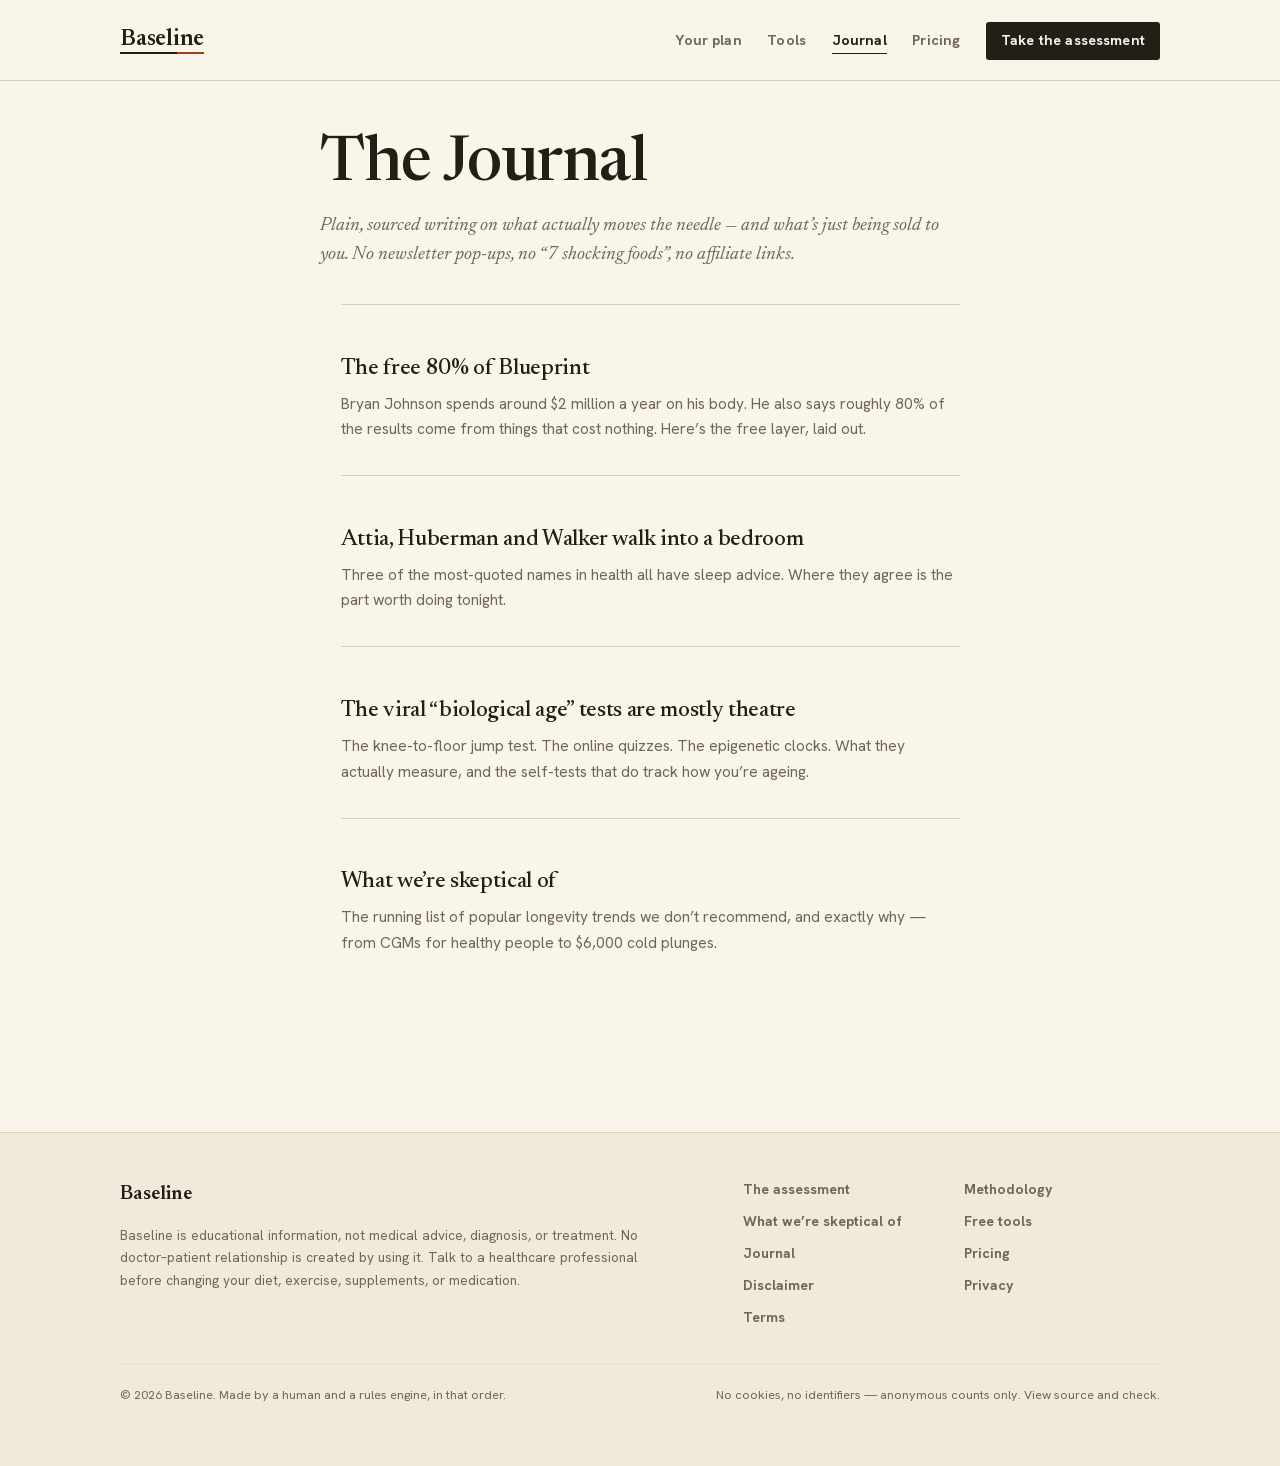
==== commit f8b7a27b: "Anonymous usage counting, disclosed in full - js/stats.js: identifier-free GoatCounter beacon; no co" ====
--- a/learn/index.html
+++ b/learn/index.html
@@ -67,8 +67,10 @@
           <a href="../terms.html">Terms</a>
         </nav>
       </div>
-      <p class="foot-fine"><span>© 2026 Baseline. Made by a human and a rules engine, in that order.</span><span>No cookies, no trackers — view source and check.</span></p>
+      <p class="foot-fine"><span>© 2026 Baseline. Made by a human and a rules engine, in that order.</span><span>No cookies, no identifiers — anonymous counts only. View source and check.</span></p>
     </div>
   </footer>
+  <script src="../js/config.js"></script>
+  <script src="../js/stats.js"></script>
 </body>
 </html>
